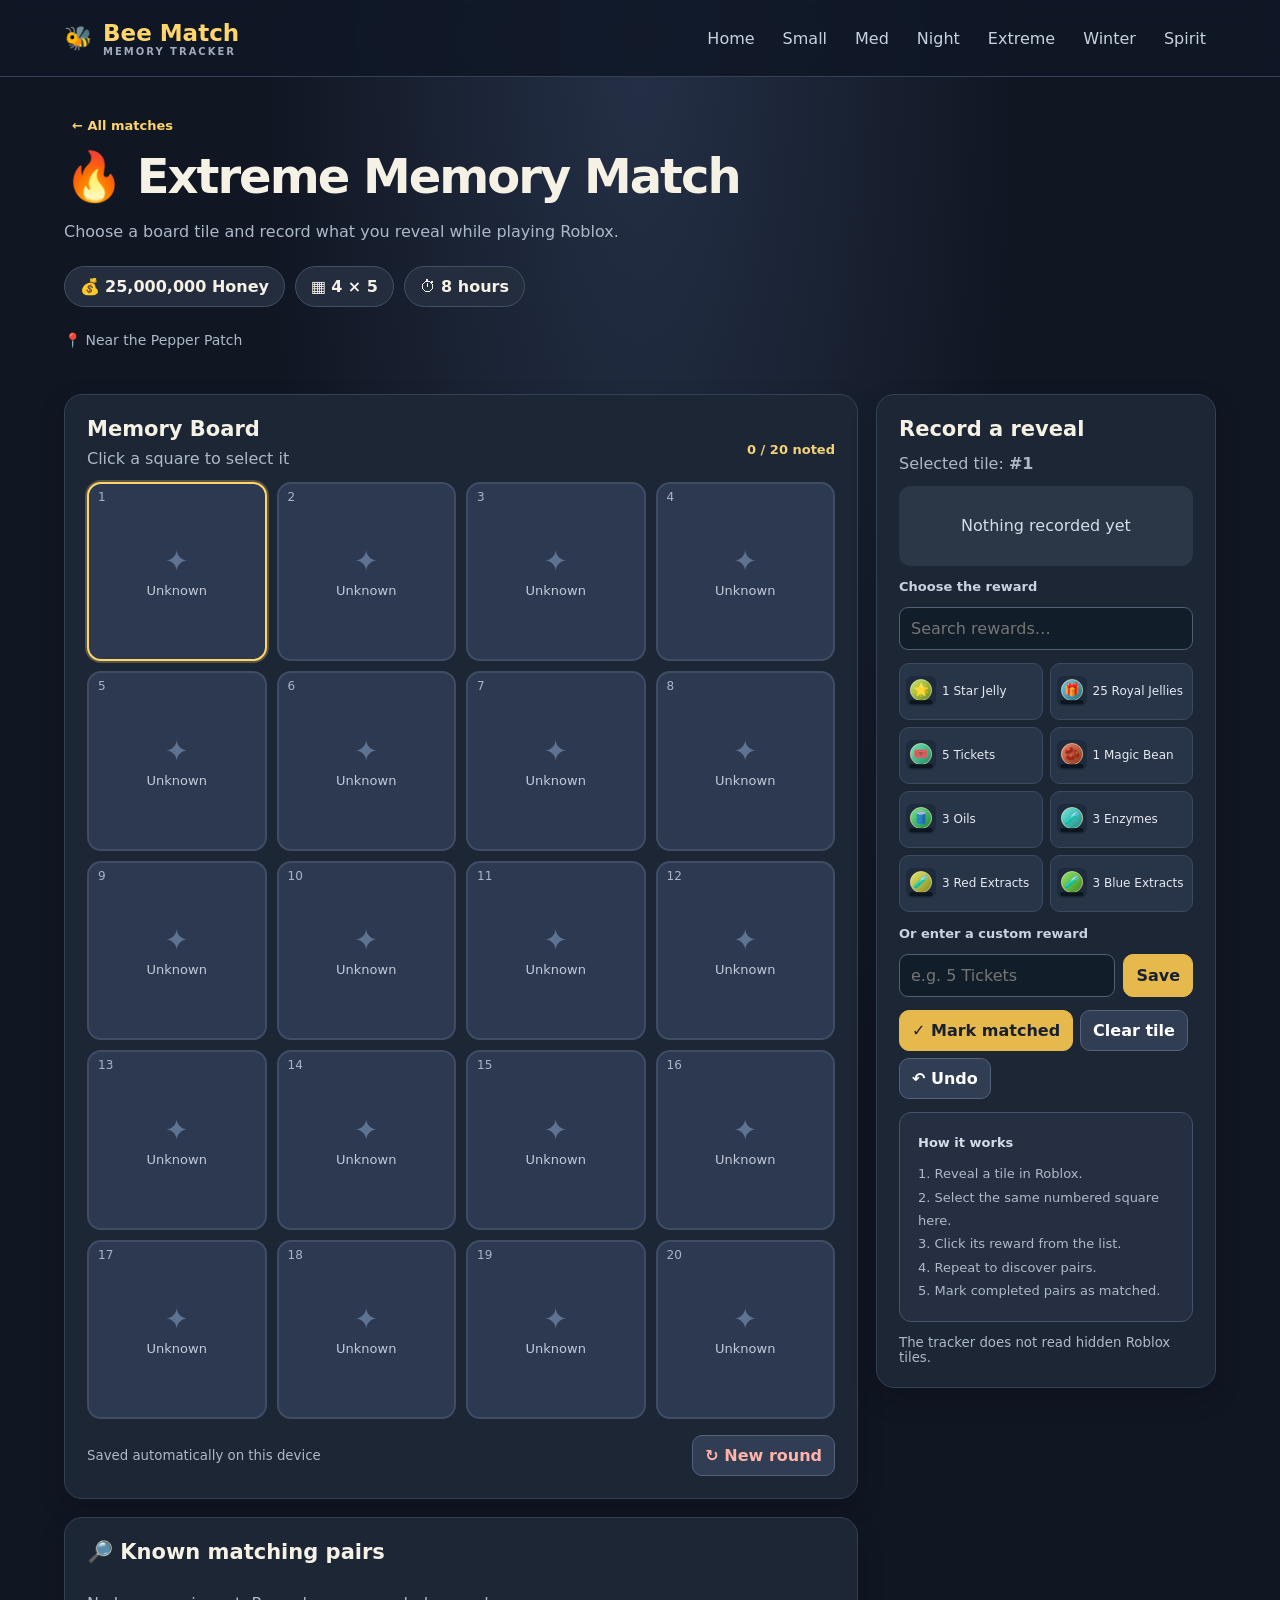
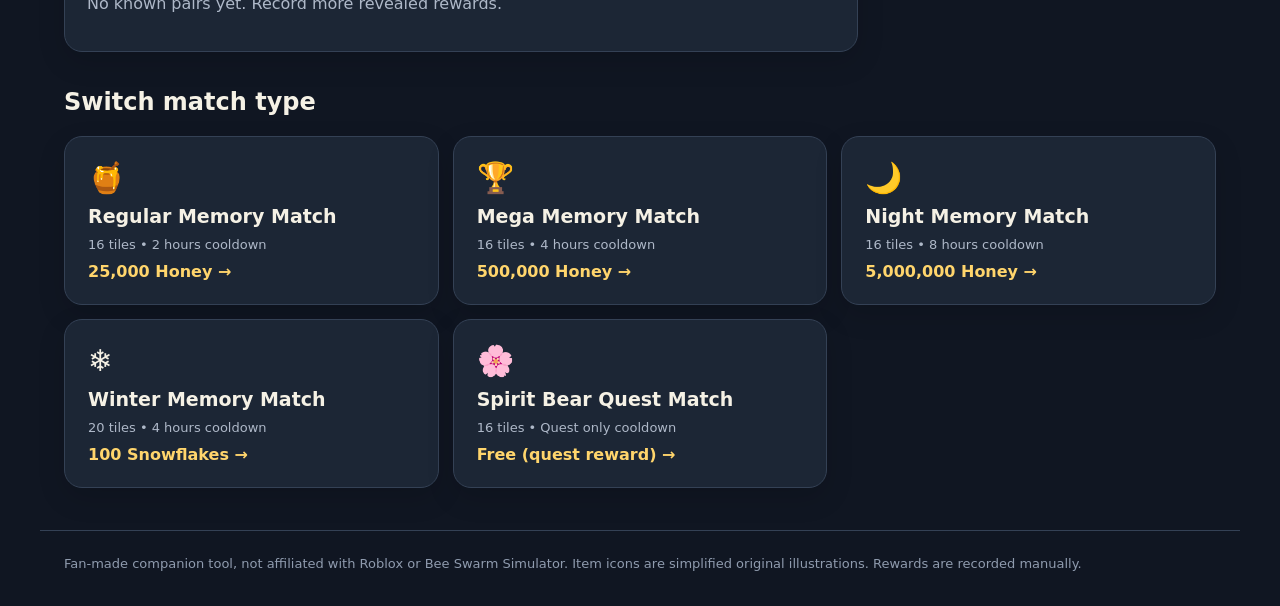
==== extreme/index.html @ b0f25060 "Publish Bee Match Tracker with six modes and item illustrations" ====
<!doctype html><html lang="en"><head><meta charset="utf-8"><meta name="viewport" content="width=device-width,initial-scale=1"><meta name="theme-color" content="#101622"><title>Bee Match Tracker · Extreme Memory Match</title><link rel="stylesheet" href="../style.css"></head><body data-mode="extreme" data-root="../"><div id="app"></div><script src="../app.js" defer></script></body></html>
---- style.css ----
:root{font-family:Inter,system-ui,Segoe UI,Arial,sans-serif;color:#f5f1e5;background:#101622;font-synthesis:none}*{box-sizing:border-box}body{margin:0;background:radial-gradient(ellipse at top,#253047 0,#101622 42%);min-height:100vh}a{color:inherit;text-decoration:none}button,input{font:inherit}button{cursor:pointer}.wrap{max-width:1200px;margin:auto;padding:0 24px}header{background:#101827dc;border-bottom:1px solid #374056;position:sticky;top:0;z-index:5;backdrop-filter:blur(12px)}.head{display:flex;gap:28px;align-items:center;justify-content:space-between;min-height:76px}.brand{display:flex;align-items:center;gap:10px;color:#ffd56c;font-size:23px;font-weight:900}.brand span{display:flex;flex-direction:column}.brand small{color:#a2aabb;font-size:10px;letter-spacing:2px}nav{display:flex;flex-wrap:wrap;gap:8px}nav a{text-transform:capitalize;padding:8px 10px;border-radius:8px;color:#c9d1df}nav a:hover,.back:hover{background:#2d3546}.hero{padding:72px 0 38px}.hero.compact{padding:38px 0 28px}.eyebrow,.back{color:#fbd36e;font-weight:700;font-size:13px;letter-spacing:1px}.back{letter-spacing:0;padding:8px;border-radius:8px}.hero h1{font-size:clamp(36px,6vw,64px);letter-spacing:-2px;margin:16px 0;line-height:1.1}.hero.compact h1{font-size:clamp(30px,4vw,48px)}.hero h1 em{color:#ffd16c;font-style:normal}.hero p{color:#acb9c9;line-height:1.6;max-width:720px}.pills{display:flex;gap:10px;flex-wrap:wrap;margin:22px 0}.pills span{padding:10px 15px;border:1px solid #435066;background:#242d3d;border-radius:100px}.location{font-size:14px}.modes{display:grid;grid-template-columns:repeat(3,minmax(0,1fr));gap:14px;margin:20px 0 42px}.mode-card,.panel{border:1px solid #344155;border-radius:18px;background:#1c2635;box-shadow:0 10px 28px #0002}.mode-card{display:flex;flex-direction:column;gap:10px;padding:23px;transition:transform .15s,border-color .15s}.mode-card:hover{border-color:#e0b957;transform:translateY(-2px)}.mode-emoji{font-size:30px}.mode-card strong{font-size:19px}.mode-card span:not(.mode-emoji){color:#aeb8c8;font-size:13px}.mode-card b{color:#ffd56c}.note,.help{border:1px solid #46516b;background:#252f41;padding:18px;border-radius:12px;color:#d4dce7}.layout{display:grid;grid-template-columns:minmax(0,1fr) 340px;gap:18px;align-items:start}.panel{padding:22px}.panel h2{font-size:21px;margin:0 0 8px}.panel p,.panel small{color:#aeb8c8}.panel-head{display:flex;justify-content:space-between;align-items:center;gap:12px}.panel-head p{margin:2px 0 14px}.panel-head b{font-size:13px;color:#f2d17a}.board{display:grid;grid-template-columns:repeat(4,minmax(0,1fr));gap:10px}.tile{position:relative;aspect-ratio:1/1;background:#2c3950;border:2px solid #3e4d64;color:#c3cad9;border-radius:14px;min-width:0;padding:9px;display:flex;align-items:center;justify-content:center;flex-direction:column;gap:5px}.tile:hover{border-color:#c8a750}.tile.selected{border-color:#ffd56c;box-shadow:0 0 0 2px #ffd56c44}.tile.revealed{background:#3b3c34}.tile.matched{background:#1a5049;opacity:.75;border-color:#62b89a}.tile-no{position:absolute;left:9px;top:6px;color:#abb4c5;font-size:12px}.unknown{font-size:29px;color:#5e7391}.tile-icon{width:46%;max-height:50%;object-fit:contain}.tile-name{font-size:clamp(10px,1.2vw,13px);line-height:1.2;overflow-wrap:anywhere}.board-actions{display:flex;align-items:center;justify-content:space-between;gap:10px;margin-top:16px}.button{background:#303d53;border:1px solid #54627a;border-radius:10px;color:white;padding:10px 12px;font-weight:700}.button:hover{filter:brightness(1.2)}.button.primary{background:#e6b94c;color:#182031;border-color:#e6b94c}.button.danger{color:#ffb3aa}.editor{display:flex;flex-direction:column;gap:13px}.editor h2{margin:0}.editor p{margin:0}.preview{min-height:80px;background:#2b3647;border-radius:12px;display:flex;gap:13px;align-items:center;justify-content:center;padding:13px;color:#d3dce7}.reward-icon{width:40px;height:40px;object-fit:contain;flex-shrink:0}.editor label{font-size:13px;color:#c9d3e0;font-weight:700}.editor input{min-width:0;width:100%;border:1px solid #526076;border-radius:9px;background:#121d2a;color:white;padding:11px;outline:0}.editor input:focus{border-color:#ffd56c}.picker{max-height:250px;overflow-y:auto;display:grid;grid-template-columns:1fr 1fr;gap:7px}.option{display:flex;align-items:center;gap:6px;text-align:left;min-height:57px;background:#283548;color:#e6e9f0;border:1px solid #3c4a60;border-radius:10px;padding:6px;font-size:12px;overflow-wrap:anywhere}.option:hover,.option.chosen{border-color:#e7c15f}.option .reward-icon{width:30px;height:30px}.custom-row{display:flex;gap:8px}.custom-row .button{flex-shrink:0}.buttons{display:flex;gap:7px;flex-wrap:wrap}.help{font-size:13px;line-height:1.8}.help p{margin:8px 0 0}.pairs{display:flex;flex-wrap:wrap;gap:10px;margin-top:14px}.pair{display:flex;align-items:center;gap:8px;padding:8px 12px;border-radius:10px;background:#293c45;border:1px solid #48766e}.pair .reward-icon{width:33px;height:33px}.pair small{color:#bbd3cd}.match-panel{margin-top:18px}.switch{margin:36px 0 5px}footer{border-top:1px solid #344155;color:#8f9bae;margin-top:35px;padding-top:25px!important;padding-bottom:35px!important;font-size:13px}@media(max-width:950px){.layout{grid-template-columns:1fr}.modes{grid-template-columns:repeat(2,minmax(0,1fr))}}@media(max-width:650px){.wrap{padding-left:14px;padding-right:14px}header .head{display:block;padding-top:12px;padding-bottom:12px}nav{margin-top:10px;gap:0;overflow:auto;flex-wrap:nowrap}nav a{font-size:12px}.modes{grid-template-columns:1fr}.panel{padding:13px}.board{gap:6px}.tile{border-radius:9px;padding:4px}.tile-icon{width:55%}.tile-name{font-size:10px}.hero{padding-top:38px}.panel-head b{white-space:nowrap;font-size:11px}}
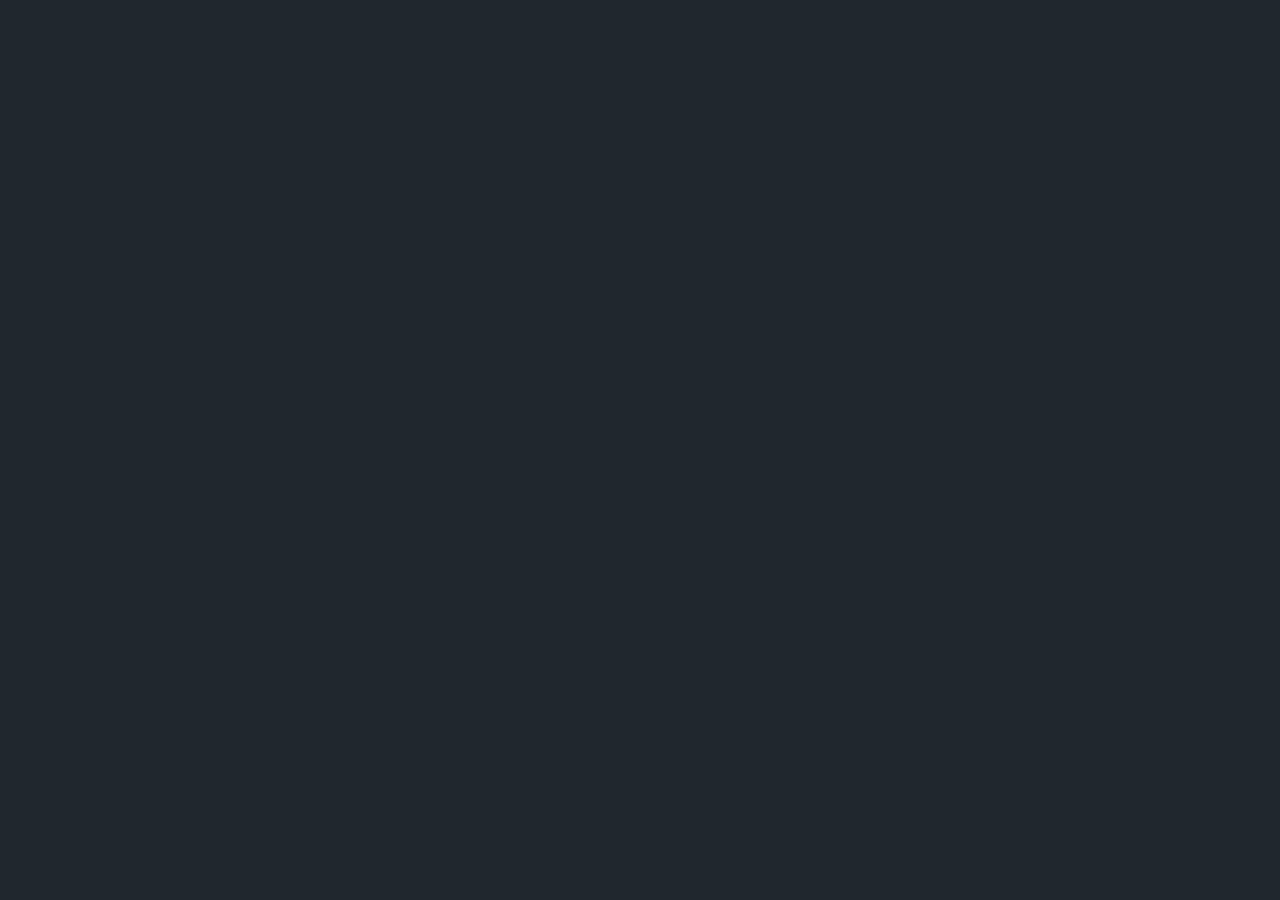
==== commit 73e3c918: "Refresh page metadata and wiki-style site favicon" ====
--- a/extreme/index.html
+++ b/extreme/index.html
@@ -1 +1,13 @@
-<!doctype html><html lang="en"><head><meta charset="utf-8"><meta name="viewport" content="width=device-width,initial-scale=1"><meta name="theme-color" content="#101622"><title>Bee Match Tracker · Extreme Memory Match</title><link rel="stylesheet" href="../style.css"></head><body data-mode="extreme" data-root="../"><div id="app"></div><script src="../app.js" defer></script></body></html>+<!doctype html>
+<html lang="en">
+<head>
+<meta charset="utf-8">
+<meta name="viewport" content="width=device-width,initial-scale=1">
+<meta name="theme-color" content="#22252b">
+<meta name="description" content="Track 20 Extreme Memory Match tiles and find matching rewards.">
+<title>Extreme Memory Match | Bee Match Tracker</title>
+<link rel="icon" type="image/svg+xml" href="../favicon.svg">
+<link rel="stylesheet" href="../style.css">
+</head>
+<body data-mode="extreme" data-root="../"><div id="app"></div><script src="../app.js" defer></script></body>
+</html>
--- a/style.css
+++ b/style.css
@@ -1,2 +1,255 @@
 
-:root{font-family:Inter,system-ui,Segoe UI,Arial,sans-serif;color:#f5f1e5;background:#101622;font-synthesis:none}*{box-sizing:border-box}body{margin:0;background:radial-gradient(ellipse at top,#253047 0,#101622 42%);min-height:100vh}a{color:inherit;text-decoration:none}button,input{font:inherit}button{cursor:pointer}.wrap{max-width:1200px;margin:auto;padding:0 24px}header{background:#101827dc;border-bottom:1px solid #374056;position:sticky;top:0;z-index:5;backdrop-filter:blur(12px)}.head{display:flex;gap:28px;align-items:center;justify-content:space-between;min-height:76px}.brand{display:flex;align-items:center;gap:10px;color:#ffd56c;font-size:23px;font-weight:900}.brand span{display:flex;flex-direction:column}.brand small{color:#a2aabb;font-size:10px;letter-spacing:2px}nav{display:flex;flex-wrap:wrap;gap:8px}nav a{text-transform:capitalize;padding:8px 10px;border-radius:8px;color:#c9d1df}nav a:hover,.back:hover{background:#2d3546}.hero{padding:72px 0 38px}.hero.compact{padding:38px 0 28px}.eyebrow,.back{color:#fbd36e;font-weight:700;font-size:13px;letter-spacing:1px}.back{letter-spacing:0;padding:8px;border-radius:8px}.hero h1{font-size:clamp(36px,6vw,64px);letter-spacing:-2px;margin:16px 0;line-height:1.1}.hero.compact h1{font-size:clamp(30px,4vw,48px)}.hero h1 em{color:#ffd16c;font-style:normal}.hero p{color:#acb9c9;line-height:1.6;max-width:720px}.pills{display:flex;gap:10px;flex-wrap:wrap;margin:22px 0}.pills span{padding:10px 15px;border:1px solid #435066;background:#242d3d;border-radius:100px}.location{font-size:14px}.modes{display:grid;grid-template-columns:repeat(3,minmax(0,1fr));gap:14px;margin:20px 0 42px}.mode-card,.panel{border:1px solid #344155;border-radius:18px;background:#1c2635;box-shadow:0 10px 28px #0002}.mode-card{display:flex;flex-direction:column;gap:10px;padding:23px;transition:transform .15s,border-color .15s}.mode-card:hover{border-color:#e0b957;transform:translateY(-2px)}.mode-emoji{font-size:30px}.mode-card strong{font-size:19px}.mode-card span:not(.mode-emoji){color:#aeb8c8;font-size:13px}.mode-card b{color:#ffd56c}.note,.help{border:1px solid #46516b;background:#252f41;padding:18px;border-radius:12px;color:#d4dce7}.layout{display:grid;grid-template-columns:minmax(0,1fr) 340px;gap:18px;align-items:start}.panel{padding:22px}.panel h2{font-size:21px;margin:0 0 8px}.panel p,.panel small{color:#aeb8c8}.panel-head{display:flex;justify-content:space-between;align-items:center;gap:12px}.panel-head p{margin:2px 0 14px}.panel-head b{font-size:13px;color:#f2d17a}.board{display:grid;grid-template-columns:repeat(4,minmax(0,1fr));gap:10px}.tile{position:relative;aspect-ratio:1/1;background:#2c3950;border:2px solid #3e4d64;color:#c3cad9;border-radius:14px;min-width:0;padding:9px;display:flex;align-items:center;justify-content:center;flex-direction:column;gap:5px}.tile:hover{border-color:#c8a750}.tile.selected{border-color:#ffd56c;box-shadow:0 0 0 2px #ffd56c44}.tile.revealed{background:#3b3c34}.tile.matched{background:#1a5049;opacity:.75;border-color:#62b89a}.tile-no{position:absolute;left:9px;top:6px;color:#abb4c5;font-size:12px}.unknown{font-size:29px;color:#5e7391}.tile-icon{width:46%;max-height:50%;object-fit:contain}.tile-name{font-size:clamp(10px,1.2vw,13px);line-height:1.2;overflow-wrap:anywhere}.board-actions{display:flex;align-items:center;justify-content:space-between;gap:10px;margin-top:16px}.button{background:#303d53;border:1px solid #54627a;border-radius:10px;color:white;padding:10px 12px;font-weight:700}.button:hover{filter:brightness(1.2)}.button.primary{background:#e6b94c;color:#182031;border-color:#e6b94c}.button.danger{color:#ffb3aa}.editor{display:flex;flex-direction:column;gap:13px}.editor h2{margin:0}.editor p{margin:0}.preview{min-height:80px;background:#2b3647;border-radius:12px;display:flex;gap:13px;align-items:center;justify-content:center;padding:13px;color:#d3dce7}.reward-icon{width:40px;height:40px;object-fit:contain;flex-shrink:0}.editor label{font-size:13px;color:#c9d3e0;font-weight:700}.editor input{min-width:0;width:100%;border:1px solid #526076;border-radius:9px;background:#121d2a;color:white;padding:11px;outline:0}.editor input:focus{border-color:#ffd56c}.picker{max-height:250px;overflow-y:auto;display:grid;grid-template-columns:1fr 1fr;gap:7px}.option{display:flex;align-items:center;gap:6px;text-align:left;min-height:57px;background:#283548;color:#e6e9f0;border:1px solid #3c4a60;border-radius:10px;padding:6px;font-size:12px;overflow-wrap:anywhere}.option:hover,.option.chosen{border-color:#e7c15f}.option .reward-icon{width:30px;height:30px}.custom-row{display:flex;gap:8px}.custom-row .button{flex-shrink:0}.buttons{display:flex;gap:7px;flex-wrap:wrap}.help{font-size:13px;line-height:1.8}.help p{margin:8px 0 0}.pairs{display:flex;flex-wrap:wrap;gap:10px;margin-top:14px}.pair{display:flex;align-items:center;gap:8px;padding:8px 12px;border-radius:10px;background:#293c45;border:1px solid #48766e}.pair .reward-icon{width:33px;height:33px}.pair small{color:#bbd3cd}.match-panel{margin-top:18px}.switch{margin:36px 0 5px}footer{border-top:1px solid #344155;color:#8f9bae;margin-top:35px;padding-top:25px!important;padding-bottom:35px!important;font-size:13px}@media(max-width:950px){.layout{grid-template-columns:1fr}.modes{grid-template-columns:repeat(2,minmax(0,1fr))}}@media(max-width:650px){.wrap{padding-left:14px;padding-right:14px}header .head{display:block;padding-top:12px;padding-bottom:12px}nav{margin-top:10px;gap:0;overflow:auto;flex-wrap:nowrap}nav a{font-size:12px}.modes{grid-template-columns:1fr}.panel{padding:13px}.board{gap:6px}.tile{border-radius:9px;padding:4px}.tile-icon{width:55%}.tile-name{font-size:10px}.hero{padding-top:38px}.panel-head b{white-space:nowrap;font-size:11px}}
+/* Bee Match Tracker — wiki-inspired, independent fan UI */
+:root {
+  --ink:#31343b; --muted:#686d78; --line:#d9dce2; --paper:#fff;
+  --page:#edf0f3; --nav:#292d36; --blue:#2269a4; --blue-dark:#175285;
+  --gold:#f8ce61; --gold-dark:#d39a29; --green:#5b963f;
+  --soft-gold:#fff7dc; --soft-green:#eff8e9;
+  font-family:Arial,"Helvetica Neue",Helvetica,sans-serif;
+  background:#20272e;color:var(--ink);
+}
+*{box-sizing:border-box}
+html{scroll-behavior:smooth}
+body{margin:0;min-width:320px;background:#d0dfad;color:var(--ink);font-size:14px;line-height:1.5}
+button,input{font:inherit}
+button{cursor:pointer}
+a{color:var(--blue);text-decoration:none}
+a:hover{text-decoration:underline}
+button:focus-visible,a:focus-visible,input:focus-visible{outline:3px solid #2c93d5;outline-offset:2px}
+.fandom-bar{height:48px;background:#22252b;color:#f7f7f9;border-bottom:1px solid #101216}
+.fandom-inner{max-width:1352px;margin:auto;display:flex;align-items:center;gap:12px;height:100%;padding:0 22px;font-size:12px}
+.fandom-inner strong{letter-spacing:1.2px;font-size:12px}
+.fandom-inner a{margin-left:auto;color:#e4e8ef;font-weight:bold}
+.fandom-inner a:hover{color:var(--gold)}
+.global-caption{color:#b9bbc4}
+.global-divider{width:1px;height:18px;background:#545964;margin:0 4px}
+.mini-hex{color:#ffcf5a;font-size:30px;line-height:1}
+.site-masthead{
+ position:relative;isolation:isolate;overflow:hidden;
+ height:205px;max-width:1352px;margin:0 auto;
+ background-color:#406842;
+ background-image:linear-gradient(90deg,rgba(18,42,42,.88),rgba(12,44,34,.61) 51%,rgba(17,38,45,.40)),
+ url("https://static.wikia.nocookie.net/bee-swarm-simulator/images/5/50/Wiki-background/revision/latest?cb=20200418002619");
+ background-size:cover;background-position:center 42%;
+ border-left:1px solid #4f6872;border-right:1px solid #4f6872;
+}
+.site-masthead:after{
+ content:"";position:absolute;right:-3%;top:-100px;width:410px;height:420px;
+ background-image:repeating-linear-gradient(60deg,transparent 0 32px,#ffdc7930 33px 34px,transparent 35px 65px),
+ repeating-linear-gradient(-60deg,transparent 0 32px,#ffdc791f 33px 34px,transparent 35px 65px);
+ opacity:.6;pointer-events:none
+}
+.masthead-copy{position:relative;z-index:1;padding:30px 42px;color:white;max-width:900px}
+.masthead-eyebrow{font-size:10px;letter-spacing:2px;font-weight:800;color:#ffe2a0;margin-bottom:18px}
+.masthead-title{display:flex;align-items:center;gap:17px}
+.masthead-badge{display:grid;place-items:center;width:76px;height:76px;flex-shrink:0;font-size:39px;background:linear-gradient(140deg,#ffe38c,#f2b83a);border:4px solid #fff4c8;border-radius:17px;box-shadow:0 4px 0 #a16a28,0 6px 16px #0007;transform:rotate(-4deg)}
+.masthead-title>div{display:flex;flex-direction:column;gap:1px;min-width:0}
+.masthead-title strong{font-size:clamp(22px,3.5vw,40px);letter-spacing:-.7px;color:#fff;text-shadow:0 3px 2px #0a222cdd;font-weight:900;line-height:1.05}
+.masthead-title span:not(.masthead-badge){color:#ffe59a;letter-spacing:2.7px;font-weight:800;font-size:clamp(12px,1.6vw,16px)}
+.masthead-copy p{margin:13px 0 0 94px;color:#f4f4e9;text-shadow:0 2px 2px #14302b;font-size:13px}
+.wiki-topnav{max-width:1352px;margin:0 auto;background:var(--nav);color:#fff;min-height:52px;display:flex;justify-content:space-between;align-items:center;border-bottom:4px solid #e7b949;border-left:1px solid #171a20;border-right:1px solid #171a20}
+.topnav-links{display:flex;align-items:stretch;min-height:48px;flex-wrap:wrap}
+.topnav-links a{display:flex;align-items:center;padding:0 20px;color:#dfe1e8;border-right:1px solid #454a53;font-size:13px;font-weight:bold}
+.topnav-links a:hover,.topnav-links a.current{background:#424853;color:white;text-decoration:none}
+.topnav-links a.current{box-shadow:inset 0 -4px #f3cd63}
+.nav-tag{font-size:10px;color:#c7c8cc;letter-spacing:1px;margin-right:24px;font-weight:700}
+.wiki-layout{display:grid;grid-template-columns:196px minmax(0,1fr) 275px;align-items:stretch;max-width:1352px;min-height:770px;margin:0 auto;background:white;border-left:1px solid #aeb7ba;border-right:1px solid #aeb7ba;box-shadow:0 12px 34px #13231840}
+.wiki-sidebar{padding:25px 12px 30px;background:#f6f7f9;border-right:1px solid #dce0e4}
+.sidebar-heading{font-size:11px;font-weight:800;color:#69717c;letter-spacing:1px;text-transform:uppercase;padding:17px 10px 8px;border-bottom:1px solid #dcdfe4;margin-bottom:7px}
+.sidebar-heading:first-child{padding-top:1px}
+.sidebar-link{display:flex;gap:9px;align-items:center;padding:9px 10px;color:#4d5560;border-radius:3px;font-size:12px;margin:1px 0}
+.sidebar-link:hover{background:#e7edf3;color:#195787;text-decoration:none}
+.sidebar-link.is-active{background:#e3edf7;color:#195b92;font-weight:bold;border-left:3px solid #236fab;padding-left:7px}
+.nav-icon{width:21px;flex:0 0 21px;text-align:center;font-size:15px}
+.sidebar-footer{font-size:10px;color:#89909c;margin:35px 11px 0;line-height:1.7}
+.wiki-article{padding:22px 28px 75px;min-width:0;background:#fff}
+.article-breadcrumb{color:#7c8591;font-size:11px;display:flex;flex-wrap:wrap;align-items:center;gap:8px;margin-bottom:15px}
+.article-breadcrumb a{color:#286f9b}
+.article-breadcrumb b{color:#656c76;font-weight:normal}
+.article-title-row{display:flex;align-items:start;justify-content:space-between;gap:16px}
+.article-label{color:#999ea7;font-size:10px;font-weight:700;letter-spacing:.9px;text-transform:uppercase;margin-bottom:4px}
+.article-title-row h1{font-size:clamp(25px,3vw,35px);color:#292c34;line-height:1.17;font-weight:700;margin:0 0 10px}
+.article-subtitle{font-size:13px;color:#65707c;line-height:1.6;margin:0 0 10px}
+.wiki-outlink{font-size:11px;white-space:nowrap;margin-top:23px;color:#3473a4}
+.article-tabs{display:flex;align-items:end;border-bottom:1px solid #bac8d4;gap:4px;margin:16px -28px 26px;padding:0 28px;overflow-x:auto}
+.article-tabs a{display:inline-flex;align-items:center;white-space:nowrap;color:#3973a0;font-size:12px;padding:12px 16px;border:1px solid transparent;border-bottom:0}
+.article-tabs a:hover{background:#f1f6fa;text-decoration:none}
+.article-tabs a.active{background:white;color:#343c45;border-color:#bac8d4;font-weight:bold;border-radius:3px 3px 0 0;transform:translateY(1px)}
+.wiki-section{margin:18px 0 30px;scroll-margin-top:22px}
+.wiki-section>p{color:#525b66;line-height:1.8}
+.section-heading{display:flex;align-items:center;justify-content:space-between;gap:12px;border-bottom:1px solid #b9bec5;margin-bottom:16px;padding-bottom:7px}
+.section-heading h2{font-size:21px;font-weight:600;color:#2c333c;margin:0}
+.section-heading span{font-size:11px;color:#7c8590}
+.subheading{font-size:17px;margin:25px 0 12px;border-bottom:1px solid #d8dce2;padding-bottom:6px}
+.welcome{display:flex;align-items:start;gap:16px;background:#eff6e9;border:1px solid #aac88f;border-left:5px solid #70a754;padding:17px 20px}
+.welcome-icon{font-size:33px}
+.welcome strong{font-size:16px;color:#3e5b2c}
+.welcome p{margin:5px 0 0;color:#546448;line-height:1.65}
+.mode-list{display:grid;grid-template-columns:repeat(2,minmax(0,1fr));gap:12px}
+.mode-entry{display:flex;gap:12px;align-items:center;background:#fff;border:1px solid #cdd6df;border-radius:3px;padding:13px;box-shadow:0 2px 0 #e5e8ed;min-height:116px;transition:background .12s,border-color .12s}
+.mode-entry:hover{background:#f7fbfd;border-color:#79abd0;text-decoration:none}
+.mode-entry-image{width:58px;height:58px;display:grid;place-items:center;flex-shrink:0;background:linear-gradient(#fff5bf,#f4c75b);border:2px solid #d0a747;border-radius:9px;box-shadow:inset 0 2px 0 #fffdf3}
+.mode-entry-image span{font-size:26px}
+.mode-entry-copy{display:flex;flex-direction:column;min-width:0;gap:3px;flex:1}
+.mode-entry-copy b{color:#2d6b9c;font-size:13px}
+.mode-entry-copy small{color:#6d7480;font-size:11px;line-height:1.3}
+.mode-meta{display:flex;flex-wrap:wrap;gap:4px;margin-top:3px}
+.mode-meta span{font-size:10px;color:#6c4c1e;background:#fff4ce;border:1px solid #f1deb0;padding:2px 5px;border-radius:2px}
+.entry-arrow{color:#8b969d;font-size:28px}
+.table-scroll{overflow-x:auto}
+.wiki-data-table{width:100%;border-collapse:collapse;font-size:12px;min-width:425px}
+.wiki-data-table th{background:#dae8f4;color:#355a74;border:1px solid #b8cbdc;padding:9px;text-align:left}
+.wiki-data-table td{border:1px solid #d5dce3;padding:9px;background:#fff}
+.wiki-data-table tr:nth-child(even) td{background:#f7fafc}
+.wiki-data-table a{font-weight:600}
+.how-list{padding-left:25px;margin:15px 0 18px;color:#4e5864;line-height:1.8}
+.how-list li{margin-bottom:8px;padding-left:5px}
+.how-list strong{color:#34404b}
+.notice{background:#eaf4fc;border-left:4px solid #448ac0;padding:13px 15px;color:#3e607b;margin:16px 0;font-size:13px;line-height:1.65}
+.notice-honey{background:#fff7dc;border-color:#dfab3d;color:#725222}
+.right-sidebar{background:#f4f5f6;border-left:1px solid #d9dce3;padding:19px 13px 40px;min-width:0}
+.infobox,.rail-panel{background:#fff;border:1px solid #bcc4cc;margin:0 0 18px;box-shadow:0 1px 0 #e4e8eb}
+.infobox h2{margin:0;background:#f2c95f;color:#4a3718;text-align:center;font-size:14px;font-weight:800;padding:12px 9px;border-bottom:1px solid #b78f33}
+.infobox-graphic{background:linear-gradient(130deg,#fff7d9,#e2edb1);min-height:122px;display:flex;flex-direction:column;align-items:center;justify-content:center;gap:3px;border-bottom:1px solid #e2d8af}
+.honeycomb-mark{line-height:.8;color:#dfaa35;text-shadow:2px 3px #7e5318;font-size:94px}
+.infobox-graphic>span{font-size:10px;letter-spacing:1px;font-weight:800;color:#78632d}
+.info-table{border-collapse:collapse;width:100%;font-size:12px}
+.info-table tr{border-bottom:1px solid #e1e4e8}
+.info-table th{width:42%;text-align:left;padding:9px 8px 9px 11px;color:#5a606b;background:#f7f8fa;vertical-align:top;font-weight:700}
+.info-table td{padding:9px 8px;color:#424957;overflow-wrap:anywhere}
+.infobox-note{font-size:11px;color:#7e838b;padding:0 12px 11px;line-height:1.5}
+.rail-panel{padding:14px}
+.rail-panel h3{font-size:14px;margin:0 0 13px;padding:0 0 9px;border-bottom:1px solid #d7dce3}
+.rail-panel>a{display:block;padding:6px 0;font-size:12px}
+.board-heading{margin-top:24px}
+.progress-row{display:flex;gap:13px;justify-content:space-between;align-items:center;flex-wrap:wrap;font-size:12px;color:#5b6470;margin:14px 0 10px}
+.progress-row strong{color:#272e37}
+.save-label{display:flex;align-items:center;gap:6px;color:#5c8e42}
+.save-dot{display:inline-block;width:8px;height:8px;border-radius:50%;background:#69a84b}
+.progress-track{height:7px;background:#e4e8e9;border-radius:7px;overflow:hidden;margin-bottom:14px}
+.progress-track span{display:block;width:0;height:100%;background:linear-gradient(90deg,#83b464,#5b963f);transition:width .2s}
+.board-frame{background:#eaf1d9;border:1px solid #b6c8a7;padding:15px;border-radius:3px}
+.board-instructions{display:flex;justify-content:center;flex-wrap:wrap;gap:8px 18px;color:#647d52;text-align:center;font-size:11px;font-weight:700;margin-bottom:15px}
+.memory-grid{display:grid;grid-template-columns:repeat(4,minmax(0,1fr));gap:10px}
+.memory-tile{
+ appearance:none;position:relative;aspect-ratio:1/1;background:linear-gradient(145deg,#f9e6a8 0%,#eabc59 65%,#d6a23e 100%);
+ border:2px solid #ab7c33;color:#65461f;border-radius:4px;min-width:0;padding:8px 5px;
+ display:flex;align-items:center;justify-content:center;gap:3px;flex-direction:column;
+ box-shadow:inset 0 2px 0 #fff8d9,0 2px 1px #ad985eaa;transition:transform .1s,border-color .1s,background .1s
+}
+.memory-tile:hover{border-color:#588d3b;transform:translateY(-1px)}
+.memory-tile.tile-selected{border:3px solid #277eab;outline:3px solid #80bdde;outline-offset:0}
+.memory-tile.tile-revealed{background:#fffef6;border-color:#b3ae96}
+.memory-tile.tile-matched{background:#deefce;border-color:#61a053}
+.tile-number{position:absolute;left:6px;top:3px;font-size:11px;font-weight:800;color:#80602e}
+.tile-question{font-size:clamp(30px,5vw,57px);line-height:1;color:#ae771c;font-family:Georgia,serif;font-weight:bold;text-shadow:0 2px #fff1bd}
+.tile-reward-image{width:min(60%,75px);height:56%;object-fit:contain;min-width:0}
+.tile-reward-name{font-weight:700;line-height:1.14;font-size:clamp(9px,1.2vw,12px);color:#514c3e;text-align:center;overflow-wrap:anywhere}
+.tile-check{position:absolute;right:3px;top:2px;color:#24763e;font-size:13px;font-weight:bold}
+.btn{border:1px solid #aeb8c1;border-radius:3px;background:linear-gradient(#fff,#edf0f3);color:#414c56;min-height:32px;padding:6px 11px;font-size:12px;font-weight:bold}
+.btn:hover{filter:brightness(.97)}
+.btn:disabled{opacity:.45;cursor:not-allowed}
+.btn-gold{background:linear-gradient(#ffde79,#f1bc47);border-color:#bd8a29;color:#51390f}
+.btn-green{background:linear-gradient(#91c96b,#5fa23a);border-color:#548b35;color:white;text-shadow:0 1px #44752b}
+.btn-outline{background:white;color:#3976a0;border-color:#b7cad8}
+.reward-editor{padding:13px}
+.editor-hint{color:#727984;font-size:12px;margin:0 0 10px}
+.editor-hint strong{color:#2c6390}
+.selected-preview{display:flex;align-items:center;gap:9px;min-height:66px;background:#f9f9f3;border:1px solid #e1dec8;padding:8px;margin-bottom:12px}
+.selected-preview strong{display:block;font-size:12px;color:#42494e}
+.selected-preview span{font-size:11px;color:#7a7e83}
+.preview-image{width:47px;height:47px;object-fit:contain}
+.no-preview{font-style:italic}
+.input-label{display:block;font-size:11px;font-weight:700;color:#616a73;margin:12px 0 5px}
+.reward-editor input{width:100%;padding:9px 10px;border-radius:2px;border:1px solid #aab7c2;background:#fff;color:#30343a;font-size:12px;min-width:0}
+.reward-editor input:focus{outline:2px solid #92b7d2;border-color:#4488b7}
+.reward-options{display:grid;grid-template-columns:repeat(2,minmax(0,1fr));gap:6px;max-height:290px;overflow-y:auto;padding:4px 1px 2px 0;margin:10px 0 17px}
+.reward-choice{appearance:none;background:#fff;border:1px solid #c7d0d9;border-radius:3px;min-height:75px;color:#444b54;display:flex;flex-direction:column;align-items:center;justify-content:center;gap:4px;padding:5px 4px;font-size:10px;line-height:1.15;overflow-wrap:anywhere}
+.reward-choice:hover,.reward-choice.chosen{background:#f0f7e9;border-color:#70a553}
+.choice-image{height:39px;width:39px;object-fit:contain}
+.custom-reward-row{display:flex;gap:4px}
+.custom-reward-row input{flex:1;width:0}
+.editor-buttons{display:flex;flex-wrap:wrap;gap:6px;margin-top:13px}
+.editor-tip{font-size:11px;color:#7b848d;line-height:1.5;margin:13px 0 0}
+.empty-choice{padding:18px 6px;color:#7f8690;font-size:12px;grid-column:1/-1}
+.known-pairs{display:grid;gap:8px}
+.pair-row{display:flex;align-items:center;gap:12px;background:#f5faef;border:1px solid #bcd4a3;padding:9px 12px}
+.pair-icon{height:39px;width:39px;object-fit:contain}
+.pair-row>div{flex:1;min-width:0}
+.pair-row strong{display:block;color:#3f5634;font-size:13px}
+.pair-row small{display:block;color:#7b8873;font-size:11px}
+.pair-empty{background:#f4f7fa;border:1px dashed #cdd6de;color:#74818d;padding:20px;text-align:center;font-size:12px}
+.related-modes{display:flex;flex-wrap:wrap;gap:8px}
+.related-modes a{padding:7px 12px;background:#f4f8fc;border:1px solid #ccdce9;border-radius:3px;font-size:12px}
+.mobile-editor-prompt{display:none}
+.wiki-footer{max-width:1352px;display:flex;justify-content:space-between;gap:10px 20px;margin:auto;background:#292d35;color:#bfc4cd;padding:24px 27px;font-size:11px;line-height:1.6}
+.wiki-footer a{color:#ffda7b}
+@media(max-width:1150px){
+  .wiki-layout{grid-template-columns:166px minmax(0,1fr) 250px}
+  .wiki-article{padding-left:20px;padding-right:20px}
+  .article-tabs{margin-left:-20px;margin-right:-20px;padding-left:20px}
+  .mode-list{grid-template-columns:1fr}
+  .nav-tag{display:none}
+}
+@media(max-width:960px){
+ .wiki-layout{grid-template-columns:168px minmax(0,1fr)}
+ .right-sidebar{grid-column:2;grid-row:2;display:grid;grid-template-columns:repeat(2,minmax(0,1fr));gap:12px;align-content:start;border-left:0;border-top:1px solid #d9dce3}
+ .right-sidebar>*{margin:0}
+ .right-sidebar .reward-editor{grid-column:1/-1}
+ .wiki-sidebar{grid-row:1 / span 2}
+ .mode-list{grid-template-columns:repeat(2,minmax(0,1fr))}
+ .mobile-editor-prompt{display:block;font-size:12px;color:#637952;margin-top:13px}
+}
+@media(max-width:700px){
+ .fandom-inner{padding:0 14px;gap:8px}
+ .global-divider,.global-caption{display:none}
+ .fandom-inner a{font-size:11px}
+ .site-masthead{height:170px}
+ .masthead-copy{padding:26px 18px}
+ .masthead-badge{width:52px;height:52px;font-size:28px;border-width:3px}
+ .masthead-eyebrow{font-size:9px;margin-bottom:13px}
+ .masthead-title{gap:10px}
+ .masthead-title strong{font-size:clamp(18px,5vw,28px)}
+ .masthead-title span:not(.masthead-badge){letter-spacing:1.3px;font-size:11px}
+ .masthead-copy p{margin:9px 0 0 65px;font-size:11px}
+ .wiki-topnav{min-height:46px}
+ .topnav-links{flex-wrap:nowrap;overflow-x:auto;min-height:46px;width:100%}
+ .topnav-links a{flex-shrink:0;padding:0 12px;font-size:11px}
+ .wiki-layout{display:block}
+ .wiki-sidebar{display:flex;align-items:center;gap:4px;overflow-x:auto;padding:7px 11px;border-right:0;border-bottom:1px solid #dce0e4}
+ .wiki-sidebar .sidebar-heading,.wiki-sidebar .sidebar-footer{display:none}
+ .sidebar-link{white-space:nowrap;flex-shrink:0;padding:6px 9px;border:1px solid #e0e5e9;margin:0;font-size:11px}
+ .sidebar-link.is-active{padding-left:9px;border-left:1px solid #e0e5e9;border-bottom:3px solid #236fab}
+ .wiki-article{padding:20px 14px 35px}
+ .article-title-row{display:block}
+ .wiki-outlink{display:inline-block;margin:4px 0 0}
+ .article-tabs{margin:15px -14px 22px;padding-left:14px;padding-right:14px}
+ .article-tabs a{padding:11px 12px;font-size:11px}
+ .section-heading h2{font-size:19px}
+ .mode-list{grid-template-columns:1fr}
+ .right-sidebar{display:block;padding:12px 14px 20px;border-left:0}
+ .right-sidebar>*{margin-bottom:14px}
+ .board-frame{padding:8px}
+ .memory-grid{gap:6px}
+ .memory-tile{padding:4px 2px}
+ .tile-reward-image{width:65%;height:54%}
+ .tile-reward-name{font-size:9px}
+ .tile-number{font-size:9px}
+ .wiki-footer{display:block;padding:19px}
+ .wiki-footer span{display:block;margin-bottom:6px}
+}
+@media(max-width:390px){
+ .fandom-inner strong{font-size:10px}
+ .masthead-copy{padding-top:22px}
+ .masthead-title strong{font-size:17px}
+ .memory-tile{border-width:1px}
+ .board-instructions{font-size:10px;gap:5px}
+ .mode-entry{padding:10px;gap:8px}
+ .mode-entry-image{width:47px;height:47px}
+ .mode-meta{gap:2px}
+ .mode-meta span{font-size:9px}
+}
+@media(prefers-reduced-motion:reduce){
+ html{scroll-behavior:auto}
+ .memory-tile{transition:none}
+}
